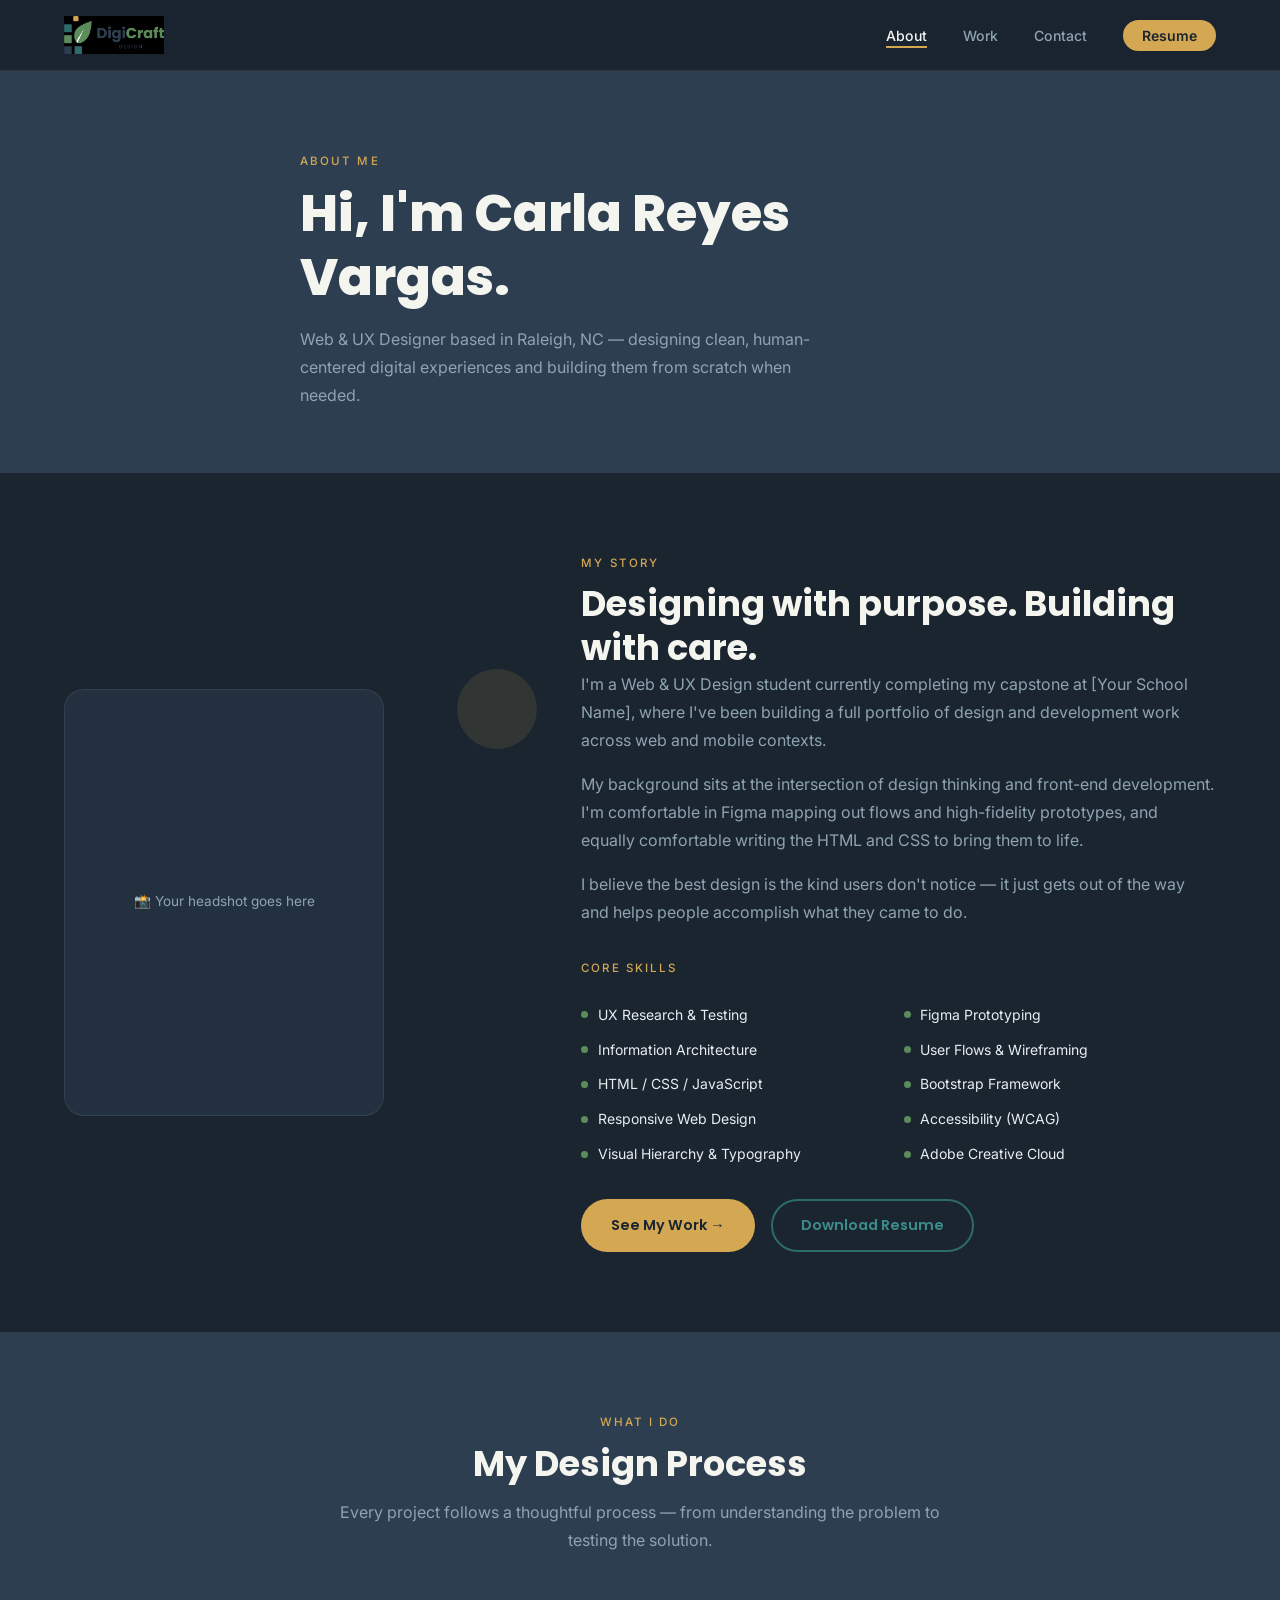
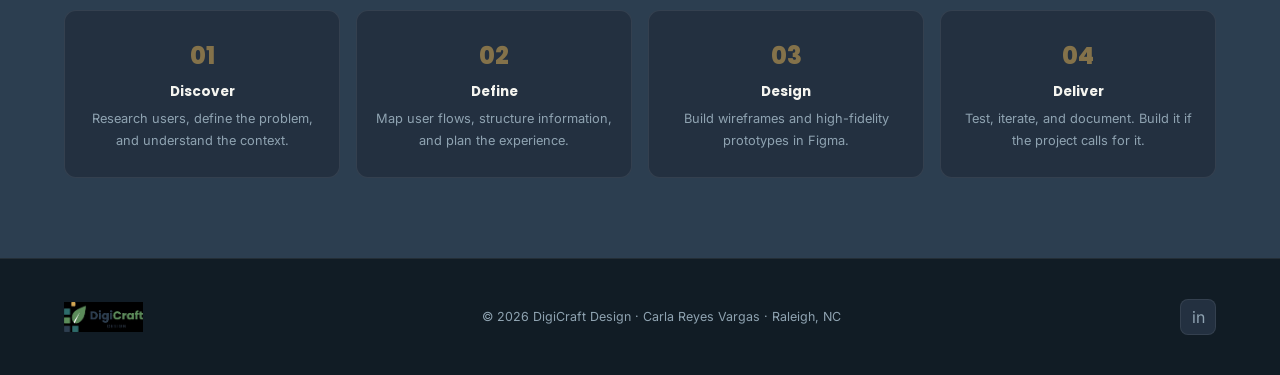
==== about.html @ f0877e65 "first commit" ====
<!DOCTYPE html>
<html lang="en">
<head>
  <meta charset="UTF-8" />
  <meta name="viewport" content="width=device-width, initial-scale=1.0" />
  <title>About – DigiCraft Design | Carla Reyes Vargas</title>
  <meta name="description" content="Learn about Carla Reyes Vargas — Web & UX Designer based in Raleigh, NC." />
  <link rel="stylesheet" href="css/style.css" />
</head>
<body>

  <nav>
    <div class="container nav-inner">
      <a href="index.html" class="nav-logo">
        <img src="img/logo.png" alt="DigiCraft Design Logo" />
      </a>
      <ul class="nav-links" id="navLinks">
        <li><a href="about.html" class="active">About</a></li>
        <li><a href="work.html">Work</a></li>
        <li><a href="contact.html">Contact</a></li>
        <li><a href="https://drive.google.com/your-resume-link" target="_blank" class="nav-resume">Resume</a></li>
      </ul>
      <button class="nav-toggle" id="navToggle" aria-label="Toggle navigation">
        <span></span><span></span><span></span>
      </button>
    </div>
  </nav>

  <!-- PAGE HERO -->
  <section class="page-hero">
    <div class="container page-hero-inner">
      <span class="section-label">About Me</span>
      <h1>Hi, I'm Carla Reyes Vargas.</h1>
      <p>Web & UX Designer based in Raleigh, NC — designing clean, human-centered digital experiences and building them from scratch when needed.</p>
    </div>
  </section>

  <!-- BIO SECTION -->
  <section style="background: var(--navy);">
    <div class="container about-inner">
      <div class="about-photo" style="position:relative;">
        <div class="about-photo-frame">
          <!-- Replace with your headshot -->
          <p class="ph">📸 Your headshot goes here</p>
        </div>
        <div class="about-accent"></div>
      </div>
      <div class="about-content">
        <span class="section-label">My Story</span>
        <h2>Designing with purpose. Building with care.</h2>
        <p>I'm a Web & UX Design student currently completing my capstone at [Your School Name], where I've been building a full portfolio of design and development work across web and mobile contexts.</p>
        <p>My background sits at the intersection of design thinking and front-end development. I'm comfortable in Figma mapping out flows and high-fidelity prototypes, and equally comfortable writing the HTML and CSS to bring them to life.</p>
        <p>I believe the best design is the kind users don't notice — it just gets out of the way and helps people accomplish what they came to do.</p>

        <div style="margin-top: 2rem;">
          <span class="section-label">Core Skills</span>
          <div class="skills-grid">
            <span class="skill-item">UX Research & Testing</span>
            <span class="skill-item">Figma Prototyping</span>
            <span class="skill-item">Information Architecture</span>
            <span class="skill-item">User Flows & Wireframing</span>
            <span class="skill-item">HTML / CSS / JavaScript</span>
            <span class="skill-item">Bootstrap Framework</span>
            <span class="skill-item">Responsive Web Design</span>
            <span class="skill-item">Accessibility (WCAG)</span>
            <span class="skill-item">Visual Hierarchy & Typography</span>
            <span class="skill-item">Adobe Creative Cloud</span>
          </div>
        </div>

        <div style="display:flex; gap:1rem; flex-wrap:wrap; margin-top:2rem;">
          <a href="work.html" class="btn btn-primary">See My Work →</a>
          <a href="https://drive.google.com/your-resume-link" target="_blank" class="btn btn-outline">Download Resume</a>
        </div>
      </div>
    </div>
  </section>

  <!-- WHAT I DO -->
  <section style="background: var(--navy-mid);">
    <div class="container">
      <div class="section-header">
        <span class="section-label">What I Do</span>
        <h2>My Design Process</h2>
        <p>Every project follows a thoughtful process — from understanding the problem to testing the solution.</p>
      </div>
      <div class="process-steps" style="grid-template-columns: repeat(4,1fr);">
        <div class="process-step">
          <span class="step-number">01</span>
          <h4>Discover</h4>
          <p style="font-size:0.8rem; margin-top:0.5rem;">Research users, define the problem, and understand the context.</p>
        </div>
        <div class="process-step">
          <span class="step-number">02</span>
          <h4>Define</h4>
          <p style="font-size:0.8rem; margin-top:0.5rem;">Map user flows, structure information, and plan the experience.</p>
        </div>
        <div class="process-step">
          <span class="step-number">03</span>
          <h4>Design</h4>
          <p style="font-size:0.8rem; margin-top:0.5rem;">Build wireframes and high-fidelity prototypes in Figma.</p>
        </div>
        <div class="process-step">
          <span class="step-number">04</span>
          <h4>Deliver</h4>
          <p style="font-size:0.8rem; margin-top:0.5rem;">Test, iterate, and document. Build it if the project calls for it.</p>
        </div>
      </div>
    </div>
  </section>

  <footer>
    <div class="container footer-inner">
      <a href="index.html" class="footer-logo"><img src="img/logo.png" alt="DigiCraft Design" /></a>
      <p class="footer-copy">© 2026 DigiCraft Design · Carla Reyes Vargas · Raleigh, NC</p>
      <div class="footer-socials">
        <a href="https://linkedin.com/in/your-profile" target="_blank" aria-label="LinkedIn">in</a>
      </div>
    </div>
  </footer>

  <script>
    document.getElementById('navToggle').addEventListener('click', function() {
      document.getElementById('navLinks').classList.toggle('open');
    });
  </script>
</body>
</html>
---- css/style.css ----
/* ============================================================
   DigiCraft Design – Dark Portfolio Stylesheet
   Fonts: Poppins (headings) | Inter (body)
   ============================================================ */

@import url('https://fonts.googleapis.com/css2?family=Poppins:wght@400;600;700;800&family=Inter:wght@300;400;500&display=swap');

:root {
  --gold:         #d4a853;
  --gold-light:   #e8c47a;
  --mint:         #d4e7d0;
  --offwhite:     #f5f5f0;
  --navy:         #1a2530;
  --navy-mid:     #2c3e50;
  --navy-card:    #233040;
  --teal:         #2e6b6b;
  --teal-light:   #3d8c8c;
  --green:        #5b8c5a;
  --green-light:  #6ea86d;
  --text-light:   #e8edf2;
  --text-muted:   #8fa3b1;
  --border:       rgba(255,255,255,0.08);
  --font-head: 'Poppins', sans-serif;
  --font-body: 'Inter', sans-serif;
  --radius:    12px;
  --radius-lg: 20px;
  --shadow:    0 4px 32px rgba(0,0,0,0.35);
  --shadow-hover: 0 12px 48px rgba(0,0,0,0.5);
  --transition: 0.28s ease;
}

*, *::before, *::after { box-sizing: border-box; margin: 0; padding: 0; }
html { scroll-behavior: smooth; }
body { font-family: var(--font-body); font-size: 16px; line-height: 1.75; color: var(--text-light); background-color: var(--navy); }
img { max-width: 100%; display: block; }
a   { text-decoration: none; color: inherit; }
ul  { list-style: none; }

h1,h2,h3,h4 { font-family: var(--font-head); line-height: 1.25; color: var(--offwhite); }
h1 { font-size: clamp(2rem, 5vw, 3.2rem); font-weight: 800; }
h2 { font-size: clamp(1.5rem, 3vw, 2.2rem); font-weight: 700; }
h3 { font-size: 1.15rem; font-weight: 600; }
p  { color: var(--text-muted); max-width: 65ch; }

.section-label {
  font-family: var(--font-body);
  font-size: 0.72rem;
  font-weight: 500;
  letter-spacing: 0.18em;
  text-transform: uppercase;
  color: var(--gold);
  margin-bottom: 0.6rem;
  display: block;
}

.container { width: 90%; max-width: 1200px; margin: 0 auto; }
section { padding: 5rem 0; }

/* Buttons */
.btn {
  display: inline-flex; align-items: center; gap: 0.5rem;
  padding: 0.75rem 1.75rem; border-radius: 50px;
  font-family: var(--font-head); font-size: 0.9rem; font-weight: 600;
  cursor: pointer; transition: all var(--transition); border: 2px solid transparent;
}
.btn-primary { background: var(--gold); color: var(--navy); }
.btn-primary:hover { background: var(--gold-light); transform: translateY(-2px); box-shadow: 0 8px 24px rgba(212,168,83,0.35); }
.btn-outline { background: transparent; border-color: var(--teal); color: var(--teal-light); }
.btn-outline:hover { background: var(--teal); color: var(--offwhite); transform: translateY(-2px); }
.btn-ghost { background: transparent; border-color: var(--border); color: var(--text-muted); }
.btn-ghost:hover { border-color: var(--gold); color: var(--gold); }

/* NAV */
nav {
  position: sticky; top: 0; z-index: 100;
  background: rgba(26,37,48,0.94);
  backdrop-filter: blur(16px);
  border-bottom: 1px solid var(--border);
}
.nav-inner { display: flex; align-items: center; justify-content: space-between; padding: 1rem 0; }
.nav-logo { display: flex; align-items: center; gap: 0.6rem; }
.nav-logo img { height: 38px; width: auto; }
.nav-links { display: flex; align-items: center; gap: 2.25rem; }
.nav-links a { font-size: 0.88rem; font-weight: 500; color: var(--text-muted); transition: color var(--transition); position: relative; }
.nav-links a::after { content:''; position:absolute; bottom:-4px; left:0; width:0; height:2px; background:var(--gold); transition:width var(--transition); }
.nav-links a:hover, .nav-links a.active { color: var(--offwhite); }
.nav-links a:hover::after, .nav-links a.active::after { width: 100%; }
.nav-resume { background: var(--gold) !important; color: var(--navy) !important; padding: 0.45rem 1.2rem; border-radius: 50px; font-weight: 600 !important; }
.nav-resume:hover { background: var(--gold-light) !important; }
.nav-resume::after { display: none !important; }

.nav-toggle { display: none; flex-direction: column; gap: 5px; cursor: pointer; background: none; border: none; padding: 4px; }
.nav-toggle span { display: block; width: 24px; height: 2px; background: var(--text-light); border-radius: 2px; transition: all var(--transition); }

/* HERO */
.hero { min-height: calc(100vh - 70px); display: flex; align-items: center; padding: 5rem 0; position: relative; overflow: hidden; }
.hero::before { content:''; position:absolute; top:-200px; right:-200px; width:600px; height:600px; background:radial-gradient(circle,rgba(46,107,107,0.15) 0%,transparent 70%); pointer-events:none; }
.hero::after  { content:''; position:absolute; bottom:-150px; left:-150px; width:500px; height:500px; background:radial-gradient(circle,rgba(212,168,83,0.08) 0%,transparent 70%); pointer-events:none; }
.hero-inner { display: grid; grid-template-columns: 1fr 1fr; gap: 4rem; align-items: center; }
.hero-text h1 { margin-bottom: 1.25rem; }
.hero-text h1 span { color: var(--gold); }
.hero-text p  { font-size: 1.05rem; margin-bottom: 2rem; max-width: 48ch; }
.hero-cta { display: flex; gap: 1rem; flex-wrap: wrap; }

.hero-image-frame {
  width: 100%; aspect-ratio: 4/3;
  background: var(--navy-card); border-radius: var(--radius-lg);
  border: 1px solid var(--border);
  display: flex; align-items: center; justify-content: center; overflow: hidden;
  position: relative;
}
.hero-image-frame img { width:100%; height:100%; object-fit:cover; }
.hero-image-frame .ph { color:var(--text-muted); font-size:0.85rem; text-align:center; padding:2rem; }
.hero-badge {
  position: absolute; bottom: -16px; left: -16px;
  background: var(--gold); color: var(--navy);
  padding: 0.7rem 1.2rem; border-radius: var(--radius);
  font-family: var(--font-head); font-size: 0.78rem; font-weight: 700;
  box-shadow: var(--shadow);
}

/* INTRO BAND */
.intro-band { background: var(--teal); padding: 3.5rem 0; }
.intro-band-inner { text-align: center; }
.intro-band h2 { color: var(--offwhite); margin-bottom: 0.75rem; }
.intro-band p  { color: rgba(245,245,240,0.8); margin: 0 auto 1.5rem; max-width: 55ch; }

/* WORK GRID */
.work { background: var(--navy); }
.section-header { text-align: center; margin-bottom: 3.5rem; }
.section-header p { margin: 0.75rem auto 0; }

.projects-grid { display: grid; grid-template-columns: repeat(2,1fr); gap: 1.75rem; }

.project-card {
  background: var(--navy-card); border: 1px solid var(--border);
  border-radius: var(--radius-lg); overflow: hidden;
  transition: all var(--transition); cursor: pointer;
  display: flex; flex-direction: column;
}
.project-card:hover { transform: translateY(-6px); box-shadow: var(--shadow-hover); border-color: rgba(212,168,83,0.25); }
.project-card-image { aspect-ratio: 16/9; background: var(--navy-mid); overflow: hidden; position: relative; }
.project-card-image img { width:100%; height:100%; object-fit:cover; transition: transform 0.4s ease; }
.project-card:hover .project-card-image img { transform: scale(1.04); }
.img-placeholder { position:absolute; inset:0; display:flex; flex-direction:column; align-items:center; justify-content:center; gap:0.5rem; color:var(--text-muted); font-size:0.8rem; }

.project-card-body { padding: 1.5rem; flex: 1; display: flex; flex-direction: column; }
.project-tag { display:inline-block; padding:0.25rem 0.75rem; border-radius:50px; font-size:0.7rem; font-weight:600; letter-spacing:0.08em; text-transform:uppercase; margin-bottom:0.75rem; }
.tag-figma { background:rgba(91,140,90,0.2); color:var(--green-light); }
.tag-code  { background:rgba(46,107,107,0.2); color:var(--teal-light); }
.tag-ux    { background:rgba(212,168,83,0.15); color:var(--gold); }

.project-card-body h3 { color:var(--offwhite); margin-bottom:0.5rem; }
.project-card-body p  { font-size:0.88rem; flex:1; }

.project-card-footer { display:flex; align-items:center; justify-content:space-between; margin-top:1.25rem; padding-top:1rem; border-top:1px solid var(--border); }
.project-tools { display:flex; gap:0.5rem; flex-wrap:wrap; }
.tool-chip { font-size:0.68rem; color:var(--text-muted); background:rgba(255,255,255,0.05); padding:0.2rem 0.6rem; border-radius:4px; }
.arrow-link { color:var(--gold); font-size:1.2rem; transition:transform var(--transition); display:inline-block; }
.project-card:hover .arrow-link { transform: translateX(4px); }

/* ABOUT (homepage strip) */
.about-strip { background: var(--navy-mid); }
.about-inner { display:grid; grid-template-columns:1fr 1.4fr; gap:4rem; align-items:center; }
.about-photo-frame { width:100%; aspect-ratio:3/4; max-width:320px; border-radius:var(--radius-lg); overflow:hidden; border:1px solid var(--border); background:var(--navy-card); display:flex; align-items:center; justify-content:center; position:relative; }
.about-photo-frame img { width:100%; height:100%; object-fit:cover; }
.about-photo-frame .ph { color:var(--text-muted); font-size:0.85rem; text-align:center; padding:1.5rem; }
.about-accent { position:absolute; top:-20px; right:-20px; width:80px; height:80px; background:var(--gold); border-radius:50%; opacity:0.12; }
.about-content p { margin-bottom:1rem; }
.skills-grid { display:grid; grid-template-columns:1fr 1fr; gap:0.65rem; margin:1.5rem 0; }
.skill-item { display:flex; align-items:center; gap:0.6rem; font-size:0.875rem; color:var(--text-light); }
.skill-item::before { content:''; width:7px; height:7px; border-radius:50%; background:var(--green); flex-shrink:0; }

/* CONTACT */
.contact { background: var(--navy); }
.contact-inner { display:grid; grid-template-columns:1fr 1.2fr; gap:4rem; align-items:start; }
.contact-info h2 { margin-bottom:1rem; }
.contact-info p  { margin-bottom:2rem; }
.contact-links { display:flex; flex-direction:column; gap:1rem; }
.contact-link-item { display:flex; align-items:center; gap:0.85rem; color:var(--text-muted); transition:color var(--transition); font-size:0.95rem; }
.contact-link-item:hover { color: var(--gold); }
.contact-link-icon { width:40px; height:40px; border-radius:10px; background:var(--navy-card); border:1px solid var(--border); display:flex; align-items:center; justify-content:center; font-size:1.1rem; flex-shrink:0; transition:all var(--transition); }
.contact-link-item:hover .contact-link-icon { background:var(--gold); border-color:var(--gold); color:var(--navy); }
.contact-form { background:var(--navy-card); border:1px solid var(--border); border-radius:var(--radius-lg); padding:2.5rem; }
.form-group { margin-bottom:1.25rem; }
.form-group label { display:block; font-size:0.75rem; font-weight:500; letter-spacing:0.05em; text-transform:uppercase; color:var(--text-muted); margin-bottom:0.5rem; }
.form-group input, .form-group textarea { width:100%; background:rgba(255,255,255,0.04); border:1px solid var(--border); border-radius:var(--radius); padding:0.85rem 1rem; font-family:var(--font-body); font-size:0.95rem; color:var(--text-light); transition:border-color var(--transition); outline:none; }
.form-group input:focus, .form-group textarea:focus { border-color:var(--teal); background:rgba(46,107,107,0.08); }
.form-group textarea { resize:vertical; min-height:130px; }

/* FOOTER */
footer { background:#111c25; border-top:1px solid var(--border); padding:2.5rem 0; }
.footer-inner { display:flex; align-items:center; justify-content:space-between; flex-wrap:wrap; gap:1rem; }
.footer-logo img { height:30px; }
.footer-copy { font-size:0.78rem; color:var(--text-muted); }
.footer-socials { display:flex; gap:0.75rem; }
.footer-socials a { width:36px; height:36px; border-radius:8px; background:var(--navy-card); border:1px solid var(--border); display:flex; align-items:center; justify-content:center; font-size:1rem; color:var(--text-muted); transition:all var(--transition); }
.footer-socials a:hover { background:var(--teal); color:var(--offwhite); border-color:var(--teal); }

/* PROJECT DETAIL */
.project-hero { background:var(--navy-mid); padding:4rem 0 3rem; border-bottom:1px solid var(--border); }
.project-hero-inner { display:grid; grid-template-columns:1.4fr 1fr; gap:4rem; align-items:center; }
.back-link { display:inline-flex; align-items:center; gap:0.5rem; color:var(--text-muted); font-size:0.85rem; margin-bottom:1.5rem; transition:color var(--transition); }
.back-link:hover { color:var(--gold); }
.project-meta { display:flex; flex-direction:column; gap:0.5rem; margin-top:1.25rem; }
.meta-row { display:flex; gap:0.6rem; align-items:center; font-size:0.875rem; color:var(--text-muted); }
.meta-label { font-weight:600; color:var(--text-light); min-width:80px; }
.project-hero-img { border-radius:var(--radius-lg); overflow:hidden; border:1px solid var(--border); aspect-ratio:4/3; background:var(--navy-card); display:flex; align-items:center; justify-content:center; color:var(--text-muted); font-size:0.85rem; }
.project-hero-img img { width:100%; height:100%; object-fit:cover; }
.project-cta-row { display:flex; gap:1rem; margin-top:2rem; flex-wrap:wrap; }

.process-section { background:var(--navy); }
.process-steps { display:grid; grid-template-columns:repeat(5,1fr); gap:1rem; margin-top:2.5rem; }
.process-step { background:var(--navy-card); border:1px solid var(--border); border-radius:var(--radius); padding:1.5rem 1rem; text-align:center; transition:all var(--transition); }
.process-step:hover { border-color:var(--gold); transform:translateY(-4px); }
.step-number { font-family:var(--font-head); font-size:1.5rem; font-weight:800; color:var(--gold); opacity:0.55; display:block; margin-bottom:0.4rem; }
.process-step h4 { font-size:0.85rem; color:var(--offwhite); }

.screenshots-section { background:var(--navy-mid); }
.screenshots-grid { display:grid; grid-template-columns:repeat(3,1fr); gap:1.25rem; margin-top:2.5rem; }
.screenshot-item { aspect-ratio:4/3; background:var(--navy-card); border-radius:var(--radius); border:1px solid var(--border); overflow:hidden; display:flex; align-items:center; justify-content:center; color:var(--text-muted); font-size:0.8rem; }
.screenshot-item img { width:100%; height:100%; object-fit:cover; }

.prototype-section { background:var(--navy); }
.prototype-embed { width:100%; aspect-ratio:16/9; border-radius:var(--radius-lg); border:1px solid var(--border); overflow:hidden; background:var(--navy-card); margin-top:2rem; display:flex; align-items:center; justify-content:center; color:var(--text-muted); font-size:0.9rem; flex-direction:column; gap:0.75rem; }
.prototype-embed iframe { width:100%; height:100%; border:none; }

/* PAGE HERO (About/Contact pages) */
.page-hero { background:var(--navy-mid); padding:5rem 0 4rem; }
.page-hero-inner { max-width: 680px; }
.page-hero p { margin-top:1rem; max-width:55ch; }

/* RESPONSIVE */
@media (max-width:900px) {
  .hero-inner, .about-inner, .contact-inner, .project-hero-inner { grid-template-columns:1fr; gap:2.5rem; }
  .projects-grid { grid-template-columns:1fr; }
  .process-steps { grid-template-columns:repeat(3,1fr); }
  .screenshots-grid { grid-template-columns:repeat(2,1fr); }
}
@media (max-width:640px) {
  .nav-links { display:none; flex-direction:column; position:absolute; top:65px; left:0; right:0; background:var(--navy); padding:1.5rem; border-bottom:1px solid var(--border); gap:1.25rem; z-index:99; }
  .nav-links.open { display:flex; }
  .nav-toggle { display:flex; }
  nav { position:relative; }
  .process-steps { grid-template-columns:repeat(2,1fr); }
  .screenshots-grid { grid-template-columns:1fr; }
  .skills-grid { grid-template-columns:1fr; }
  .footer-inner { flex-direction:column; text-align:center; }
  section { padding:3.5rem 0; }
}
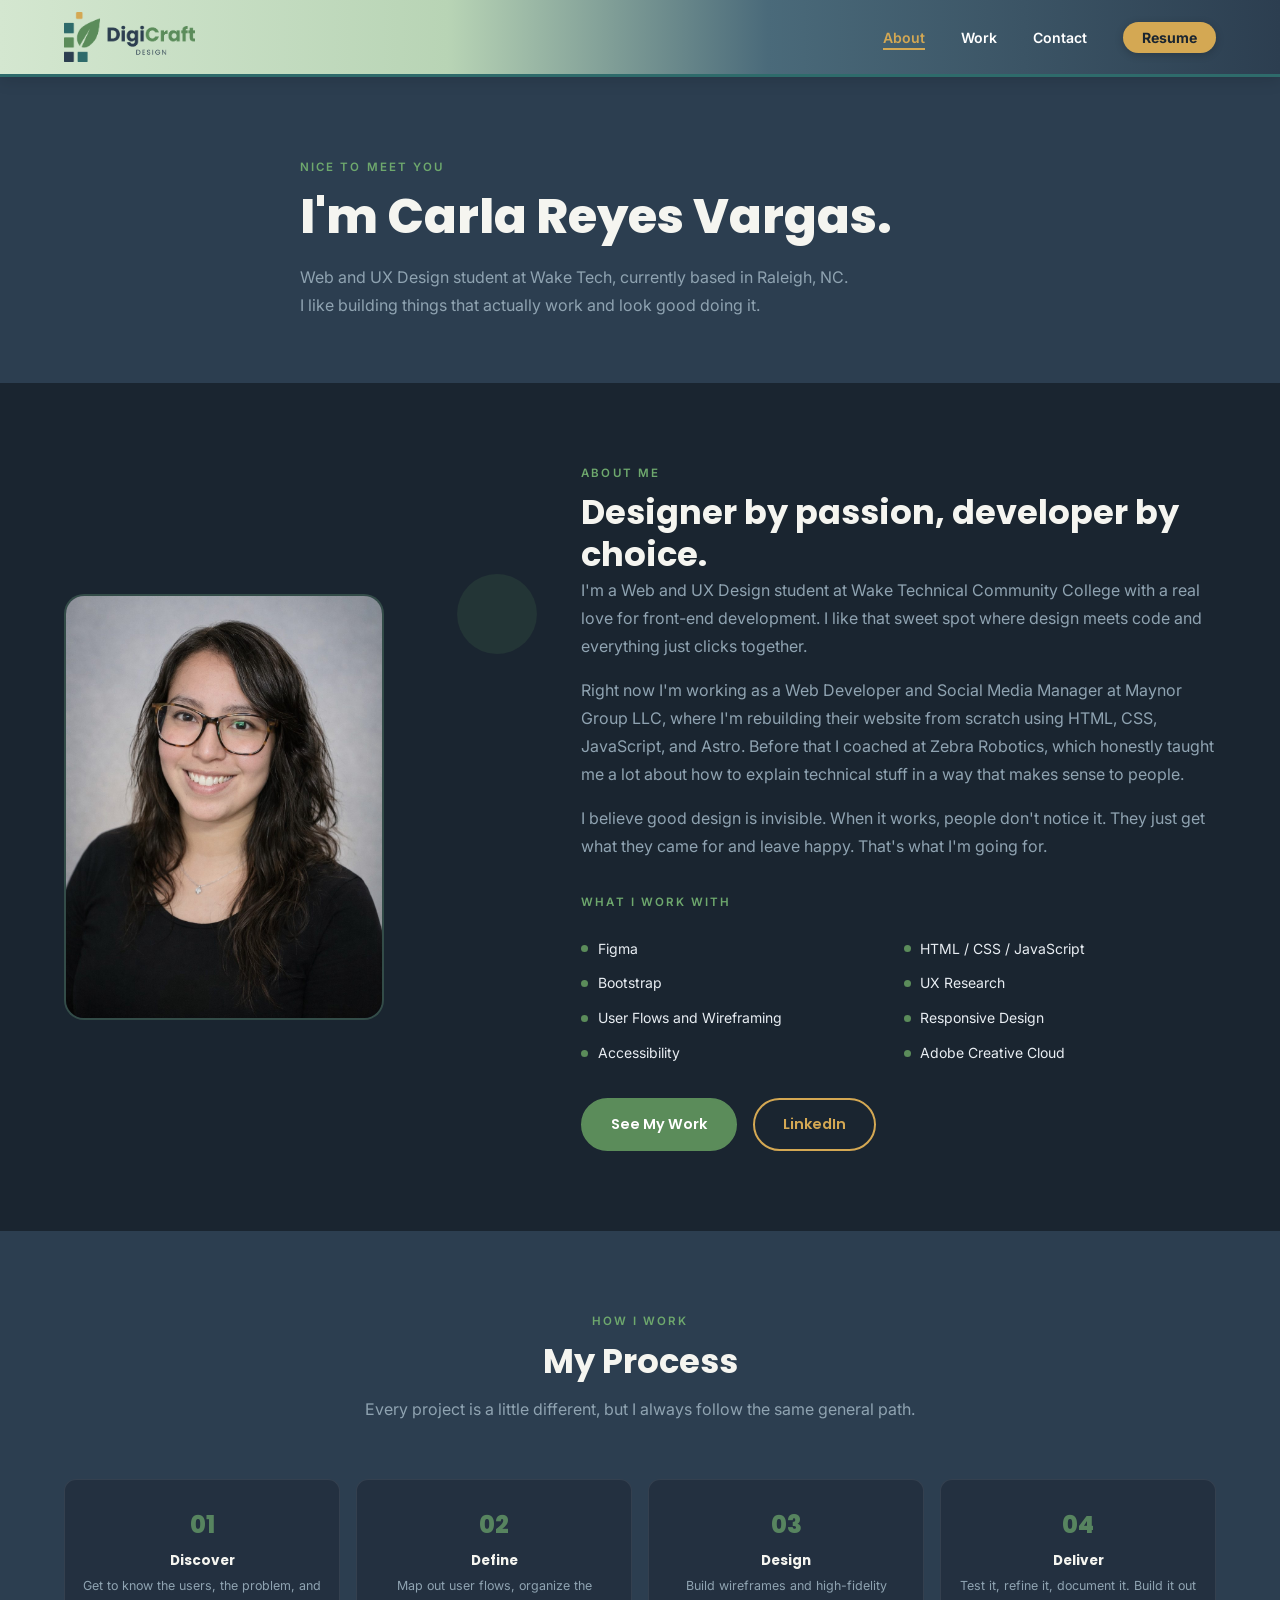
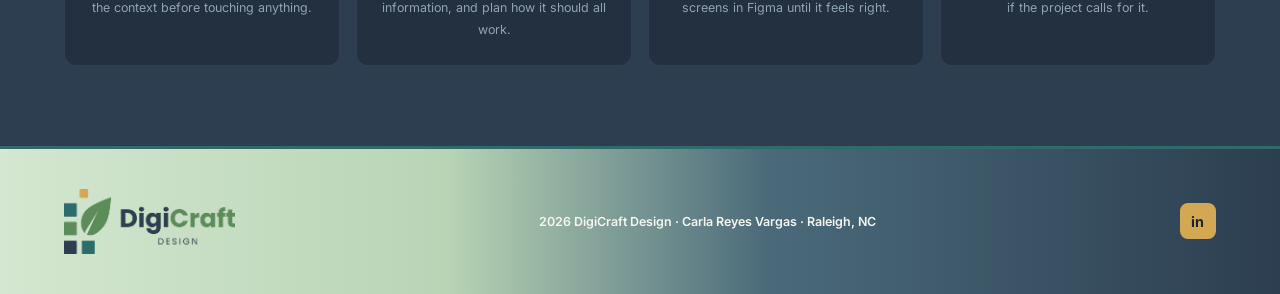
==== commit a330ba91: "add images, and more" ====
--- a/about.html
+++ b/about.html
@@ -3,8 +3,8 @@
 <head>
   <meta charset="UTF-8" />
   <meta name="viewport" content="width=device-width, initial-scale=1.0" />
-  <title>About – DigiCraft Design | Carla Reyes Vargas</title>
-  <meta name="description" content="Learn about Carla Reyes Vargas — Web & UX Designer based in Raleigh, NC." />
+  <title>About | DigiCraft Design</title>
+  <meta name="description" content="A little bit about Carla Reyes Vargas, Web and UX Designer based in Raleigh, NC." />
   <link rel="stylesheet" href="css/style.css" />
 </head>
 <body>
@@ -12,13 +12,13 @@
   <nav>
     <div class="container nav-inner">
       <a href="index.html" class="nav-logo">
-        <img src="img/logo.png" alt="DigiCraft Design Logo" />
+        <img src="img/logo.png" alt="DigiCraft Design" />
       </a>
       <ul class="nav-links" id="navLinks">
         <li><a href="about.html" class="active">About</a></li>
         <li><a href="work.html">Work</a></li>
         <li><a href="contact.html">Contact</a></li>
-        <li><a href="https://drive.google.com/your-resume-link" target="_blank" class="nav-resume">Resume</a></li>
+        <li><a href="https://www.linkedin.com/in/carla-reyes-vargas/" target="_blank" class="nav-resume">Resume</a></li>
       </ul>
       <button class="nav-toggle" id="navToggle" aria-label="Toggle navigation">
         <span></span><span></span><span></span>
@@ -26,103 +26,92 @@
     </div>
   </nav>
 
-  <!-- PAGE HERO -->
   <section class="page-hero">
     <div class="container page-hero-inner">
-      <span class="section-label">About Me</span>
-      <h1>Hi, I'm Carla Reyes Vargas.</h1>
-      <p>Web & UX Designer based in Raleigh, NC — designing clean, human-centered digital experiences and building them from scratch when needed.</p>
+      <span class="section-label">Nice to meet you</span>
+      <h1>I'm Carla Reyes Vargas.</h1>
+      <p>Web and UX Design student at Wake Tech, currently based in Raleigh, NC. I like building things that actually work and look good doing it.</p>
     </div>
   </section>
 
-  <!-- BIO SECTION -->
-  <section style="background: var(--navy);">
+  <section class="about-section">
     <div class="container about-inner">
-      <div class="about-photo" style="position:relative;">
-        <div class="about-photo-frame">
-          <!-- Replace with your headshot -->
-          <p class="ph">📸 Your headshot goes here</p>
+      <div class="about-photo">
+                <div class="about-photo-frame">
+          <img src="img/about-photo.jpg" alt="Carla Reyes Vargas"
+             />
+          
         </div>
         <div class="about-accent"></div>
       </div>
       <div class="about-content">
-        <span class="section-label">My Story</span>
-        <h2>Designing with purpose. Building with care.</h2>
-        <p>I'm a Web & UX Design student currently completing my capstone at [Your School Name], where I've been building a full portfolio of design and development work across web and mobile contexts.</p>
-        <p>My background sits at the intersection of design thinking and front-end development. I'm comfortable in Figma mapping out flows and high-fidelity prototypes, and equally comfortable writing the HTML and CSS to bring them to life.</p>
-        <p>I believe the best design is the kind users don't notice — it just gets out of the way and helps people accomplish what they came to do.</p>
+        <span class="section-label">About Me</span>
+        <h2>Designer by passion, developer by choice.</h2>
+        <p>I'm a Web and UX Design student at Wake Technical Community College with a real love for front-end development. I like that sweet spot where design meets code and everything just clicks together.</p>
+        <p>Right now I'm working as a Web Developer and Social Media Manager at Maynor Group LLC, where I'm rebuilding their website from scratch using HTML, CSS, JavaScript, and Astro. Before that I coached at Zebra Robotics, which honestly taught me a lot about how to explain technical stuff in a way that makes sense to people.</p>
+        <p>I believe good design is invisible. When it works, people don't notice it. They just get what they came for and leave happy. That's what I'm going for.</p>
 
         <div style="margin-top: 2rem;">
-          <span class="section-label">Core Skills</span>
+          <span class="section-label">What I Work With</span>
           <div class="skills-grid">
-            <span class="skill-item">UX Research & Testing</span>
-            <span class="skill-item">Figma Prototyping</span>
-            <span class="skill-item">Information Architecture</span>
-            <span class="skill-item">User Flows & Wireframing</span>
+            <span class="skill-item">Figma</span>
             <span class="skill-item">HTML / CSS / JavaScript</span>
-            <span class="skill-item">Bootstrap Framework</span>
-            <span class="skill-item">Responsive Web Design</span>
-            <span class="skill-item">Accessibility (WCAG)</span>
-            <span class="skill-item">Visual Hierarchy & Typography</span>
+            <span class="skill-item">Bootstrap</span>
+            <span class="skill-item">UX Research</span>
+            <span class="skill-item">User Flows and Wireframing</span>
+            <span class="skill-item">Responsive Design</span>
+            <span class="skill-item">Accessibility</span>
             <span class="skill-item">Adobe Creative Cloud</span>
           </div>
         </div>
 
         <div style="display:flex; gap:1rem; flex-wrap:wrap; margin-top:2rem;">
-          <a href="work.html" class="btn btn-primary">See My Work →</a>
-          <a href="https://drive.google.com/your-resume-link" target="_blank" class="btn btn-outline">Download Resume</a>
+          <a href="work.html" class="btn btn-primary">See My Work</a>
+          <a href="https://www.linkedin.com/in/carla-reyes-vargas/" target="_blank" class="btn btn-outline">LinkedIn</a>
         </div>
       </div>
     </div>
   </section>
 
-  <!-- WHAT I DO -->
   <section style="background: var(--navy-mid);">
     <div class="container">
       <div class="section-header">
-        <span class="section-label">What I Do</span>
-        <h2>My Design Process</h2>
-        <p>Every project follows a thoughtful process — from understanding the problem to testing the solution.</p>
+        <span class="section-label">How I Work</span>
+        <h2>My Process</h2>
+        <p>Every project is a little different, but I always follow the same general path.</p>
       </div>
       <div class="process-steps" style="grid-template-columns: repeat(4,1fr);">
         <div class="process-step">
           <span class="step-number">01</span>
           <h4>Discover</h4>
-          <p style="font-size:0.8rem; margin-top:0.5rem;">Research users, define the problem, and understand the context.</p>
+          <p>Get to know the users, the problem, and the context before touching anything.</p>
         </div>
         <div class="process-step">
           <span class="step-number">02</span>
           <h4>Define</h4>
-          <p style="font-size:0.8rem; margin-top:0.5rem;">Map user flows, structure information, and plan the experience.</p>
+          <p>Map out user flows, organize the information, and plan how it should all work.</p>
         </div>
         <div class="process-step">
           <span class="step-number">03</span>
           <h4>Design</h4>
-          <p style="font-size:0.8rem; margin-top:0.5rem;">Build wireframes and high-fidelity prototypes in Figma.</p>
+          <p>Build wireframes and high-fidelity screens in Figma until it feels right.</p>
         </div>
         <div class="process-step">
           <span class="step-number">04</span>
           <h4>Deliver</h4>
-          <p style="font-size:0.8rem; margin-top:0.5rem;">Test, iterate, and document. Build it if the project calls for it.</p>
+          <p>Test it, refine it, document it. Build it out if the project calls for it.</p>
         </div>
       </div>
     </div>
   </section>
 
   <footer>
-    <div class="container footer-inner">
-      <a href="index.html" class="footer-logo"><img src="img/logo.png" alt="DigiCraft Design" /></a>
-      <p class="footer-copy">© 2026 DigiCraft Design · Carla Reyes Vargas · Raleigh, NC</p>
-      <div class="footer-socials">
-        <a href="https://linkedin.com/in/your-profile" target="_blank" aria-label="LinkedIn">in</a>
-      </div>
-    </div>
-  </footer>
-
-  <script>
-    document.getElementById('navToggle').addEventListener('click', function() {
-      document.getElementById('navLinks').classList.toggle('open');
-    });
-  </script>
+  <div class="container footer-inner">
+    <a href="index.html" class="footer-logo"><img src="img/logo.png" alt="DigiCraft Design" style="height:65px;" /></a>
+    <p class="footer-copy"><span class="brand">2026 DigiCraft Design</span> <span class="name">&middot; Carla Reyes Vargas &middot; Raleigh, NC</span></p>
+    <div class="footer-socials"><a href="https://www.linkedin.com/in/carla-reyes-vargas/" target="_blank" aria-label="LinkedIn">in</a></div>
+  </div>
+</footer>
+  <script>document.getElementById('navToggle').addEventListener('click',function(){document.getElementById('navLinks').classList.toggle('open');});</script>
 </body>
 </html>
--- a/css/style.css
+++ b/css/style.css
@@ -1,22 +1,18 @@
-/* ============================================================
-   DigiCraft Design – Dark Portfolio Stylesheet
-   Fonts: Poppins (headings) | Inter (body)
-   ============================================================ */
-
 @import url('https://fonts.googleapis.com/css2?family=Poppins:wght@400;600;700;800&family=Inter:wght@300;400;500&display=swap');
 
 :root {
+  --green:        #5b8c5a;
+  --green-dark:   #4a7349;
+  --green-light:  #6ea86d;
+  --teal:         #2e6b6b;
+  --teal-mid:     #3d8c8c;
+  --mint:         #d4e7d0;
   --gold:         #d4a853;
   --gold-light:   #e8c47a;
-  --mint:         #d4e7d0;
-  --offwhite:     #f5f5f0;
   --navy:         #1a2530;
   --navy-mid:     #2c3e50;
   --navy-card:    #233040;
-  --teal:         #2e6b6b;
-  --teal-light:   #3d8c8c;
-  --green:        #5b8c5a;
-  --green-light:  #6ea86d;
+  --offwhite:     #f5f5f0;
   --text-light:   #e8edf2;
   --text-muted:   #8fa3b1;
   --border:       rgba(255,255,255,0.08);
@@ -33,112 +29,102 @@
 html { scroll-behavior: smooth; }
 body { font-family: var(--font-body); font-size: 16px; line-height: 1.75; color: var(--text-light); background-color: var(--navy); }
 img { max-width: 100%; display: block; }
-a   { text-decoration: none; color: inherit; }
-ul  { list-style: none; }
+a { text-decoration: none; color: inherit; }
+ul { list-style: none; }
 
 h1,h2,h3,h4 { font-family: var(--font-head); line-height: 1.25; color: var(--offwhite); }
-h1 { font-size: clamp(2rem, 5vw, 3.2rem); font-weight: 800; }
-h2 { font-size: clamp(1.5rem, 3vw, 2.2rem); font-weight: 700; }
-h3 { font-size: 1.15rem; font-weight: 600; }
+h1 { font-size: clamp(1.8rem, 4.5vw, 3rem); font-weight: 800; }
+h2 { font-size: clamp(1.4rem, 3vw, 2.1rem); font-weight: 700; }
+h3 { font-size: 1.1rem; font-weight: 600; }
 p  { color: var(--text-muted); max-width: 65ch; }
 
 .section-label {
-  font-family: var(--font-body);
-  font-size: 0.72rem;
-  font-weight: 500;
-  letter-spacing: 0.18em;
-  text-transform: uppercase;
-  color: var(--gold);
-  margin-bottom: 0.6rem;
-  display: block;
+  font-size: 0.72rem; font-weight: 600; letter-spacing: 0.18em;
+  text-transform: uppercase; color: var(--green-light);
+  margin-bottom: 0.6rem; display: block;
 }
 
 .container { width: 90%; max-width: 1200px; margin: 0 auto; }
 section { padding: 5rem 0; }
 
-/* Buttons */
+/* BUTTONS — green = primary, gold = secondary/accent */
 .btn {
   display: inline-flex; align-items: center; gap: 0.5rem;
   padding: 0.75rem 1.75rem; border-radius: 50px;
   font-family: var(--font-head); font-size: 0.9rem; font-weight: 600;
   cursor: pointer; transition: all var(--transition); border: 2px solid transparent;
 }
-.btn-primary { background: var(--gold); color: var(--navy); }
-.btn-primary:hover { background: var(--gold-light); transform: translateY(-2px); box-shadow: 0 8px 24px rgba(212,168,83,0.35); }
-.btn-outline { background: transparent; border-color: var(--teal); color: var(--teal-light); }
-.btn-outline:hover { background: var(--teal); color: var(--offwhite); transform: translateY(-2px); }
-.btn-ghost { background: transparent; border-color: var(--border); color: var(--text-muted); }
-.btn-ghost:hover { border-color: var(--gold); color: var(--gold); }
-
-/* NAV */
+.btn-primary { background: var(--green); color: #fff; border-color: var(--green); }
+.btn-primary:hover { background: var(--green-dark); border-color: var(--green-dark); transform: translateY(-2px); box-shadow: 0 8px 24px rgba(91,140,90,0.4); }
+.btn-outline { background: transparent; border-color: var(--gold); color: var(--gold); }
+.btn-outline:hover { background: var(--gold); color: var(--navy); transform: translateY(-2px); }
+.btn-ghost { background: transparent; border-color: var(--gold); color: var(--gold); }
+.btn-ghost:hover { background: var(--gold); color: var(--navy); }
+
+/* NAV — gradient: mint left → teal right */
 nav {
   position: sticky; top: 0; z-index: 100;
-  background: rgba(26,37,48,0.94);
-  backdrop-filter: blur(16px);
-  border-bottom: 1px solid var(--border);
-}
-.nav-inner { display: flex; align-items: center; justify-content: space-between; padding: 1rem 0; }
-.nav-logo { display: flex; align-items: center; gap: 0.6rem; }
-.nav-logo img { height: 38px; width: auto; }
+  background: linear-gradient(to right, #d4e7d0 0%, #b8d4b5 35%, #4a6a7a 60%, #2c3e50 100%);
+  border-bottom: 3px solid #2e6b6b;
+  box-shadow: 0 2px 16px rgba(0,0,0,0.15);
+}
+.nav-inner { display: flex; align-items: center; justify-content: space-between; padding: 0.75rem 0; }
+.nav-logo { display: flex; align-items: center; }
+.nav-logo img { height: 50px; width: auto; }
+
 .nav-links { display: flex; align-items: center; gap: 2.25rem; }
-.nav-links a { font-size: 0.88rem; font-weight: 500; color: var(--text-muted); transition: color var(--transition); position: relative; }
+.nav-links a {
+  font-size: 0.88rem; font-weight: 600;
+  color: #fff;
+  transition: color var(--transition); position: relative;
+  text-shadow: none;
+}
 .nav-links a::after { content:''; position:absolute; bottom:-4px; left:0; width:0; height:2px; background:var(--gold); transition:width var(--transition); }
-.nav-links a:hover, .nav-links a.active { color: var(--offwhite); }
+.nav-links a:hover { color: var(--gold) !important; }
 .nav-links a:hover::after, .nav-links a.active::after { width: 100%; }
-.nav-resume { background: var(--gold) !important; color: var(--navy) !important; padding: 0.45rem 1.2rem; border-radius: 50px; font-weight: 600 !important; }
-.nav-resume:hover { background: var(--gold-light) !important; }
+.nav-links a.active { color: var(--gold) !important; }
+
+.nav-resume { background: var(--gold) !important; color: var(--navy) !important; padding: 0.45rem 1.2rem; border-radius: 50px; font-weight: 700 !important; box-shadow: 0 2px 8px rgba(0,0,0,0.2); }
+.nav-resume:hover { background: #fff !important; color: var(--navy) !important; transform: translateY(-1px); box-shadow: 0 4px 12px rgba(0,0,0,0.25); }
 .nav-resume::after { display: none !important; }
 
 .nav-toggle { display: none; flex-direction: column; gap: 5px; cursor: pointer; background: none; border: none; padding: 4px; }
-.nav-toggle span { display: block; width: 24px; height: 2px; background: var(--text-light); border-radius: 2px; transition: all var(--transition); }
+.nav-toggle span { display: block; width: 24px; height: 2px; background: var(--navy); border-radius: 2px; }
 
 /* HERO */
-.hero { min-height: calc(100vh - 70px); display: flex; align-items: center; padding: 5rem 0; position: relative; overflow: hidden; }
-.hero::before { content:''; position:absolute; top:-200px; right:-200px; width:600px; height:600px; background:radial-gradient(circle,rgba(46,107,107,0.15) 0%,transparent 70%); pointer-events:none; }
-.hero::after  { content:''; position:absolute; bottom:-150px; left:-150px; width:500px; height:500px; background:radial-gradient(circle,rgba(212,168,83,0.08) 0%,transparent 70%); pointer-events:none; }
+.hero { min-height: 75vh; display: flex; align-items: center; padding: 3.5rem 0; position: relative; overflow: hidden; }
+.hero::before { content:''; position:absolute; top:-200px; right:-200px; width:600px; height:600px; background:radial-gradient(circle,rgba(91,140,90,0.12) 0%,transparent 70%); pointer-events:none; }
+.hero::after  { content:''; position:absolute; bottom:-150px; left:-150px; width:500px; height:500px; background:radial-gradient(circle,rgba(46,107,107,0.1) 0%,transparent 70%); pointer-events:none; }
 .hero-inner { display: grid; grid-template-columns: 1fr 1fr; gap: 4rem; align-items: center; }
 .hero-text h1 { margin-bottom: 1.25rem; }
-.hero-text h1 span { color: var(--gold); }
+.hero-text h1 span { color: var(--green-light); }
 .hero-text p  { font-size: 1.05rem; margin-bottom: 2rem; max-width: 48ch; }
 .hero-cta { display: flex; gap: 1rem; flex-wrap: wrap; }
 
 .hero-image-frame {
-  width: 100%; aspect-ratio: 4/3;
-  background: var(--navy-card); border-radius: var(--radius-lg);
-  border: 1px solid var(--border);
+  width: 100%; aspect-ratio: 4/3; background: var(--navy-card);
+  border-radius: var(--radius-lg); border: 2px solid rgba(91,140,90,0.25);
   display: flex; align-items: center; justify-content: center; overflow: hidden;
-  position: relative;
 }
 .hero-image-frame img { width:100%; height:100%; object-fit:cover; }
-.hero-image-frame .ph { color:var(--text-muted); font-size:0.85rem; text-align:center; padding:2rem; }
-.hero-badge {
-  position: absolute; bottom: -16px; left: -16px;
-  background: var(--gold); color: var(--navy);
-  padding: 0.7rem 1.2rem; border-radius: var(--radius);
-  font-family: var(--font-head); font-size: 0.78rem; font-weight: 700;
-  box-shadow: var(--shadow);
-}
-
-/* INTRO BAND */
-.intro-band { background: var(--teal); padding: 3.5rem 0; }
+.hero-image-frame .ph { color:var(--text-muted); font-size:0.85rem; text-align:center; padding:2rem; line-height:1.8; }
+
+/* INTRO BAND — gold/yellow */
+.intro-band { background: var(--gold); padding: 3.5rem 0; }
 .intro-band-inner { text-align: center; }
-.intro-band h2 { color: var(--offwhite); margin-bottom: 0.75rem; }
-.intro-band p  { color: rgba(245,245,240,0.8); margin: 0 auto 1.5rem; max-width: 55ch; }
-
-/* WORK GRID */
+.intro-band h2 { color: var(--navy); margin-bottom: 0.75rem; }
+.intro-band p  { color: rgba(26,37,48,0.75); margin: 0 auto 1.5rem; max-width: 55ch; }
+.intro-band .btn-ghost { border-color: var(--navy); color: var(--navy); background: transparent; }
+.intro-band .btn-ghost:hover { background: rgba(26,37,48,0.1); color: var(--navy); }
+
+/* WORK */
 .work { background: var(--navy); }
 .section-header { text-align: center; margin-bottom: 3.5rem; }
 .section-header p { margin: 0.75rem auto 0; }
-
 .projects-grid { display: grid; grid-template-columns: repeat(2,1fr); gap: 1.75rem; }
 
-.project-card {
-  background: var(--navy-card); border: 1px solid var(--border);
-  border-radius: var(--radius-lg); overflow: hidden;
-  transition: all var(--transition); cursor: pointer;
-  display: flex; flex-direction: column;
-}
-.project-card:hover { transform: translateY(-6px); box-shadow: var(--shadow-hover); border-color: rgba(212,168,83,0.25); }
+.project-card { background: var(--navy-card); border: 1px solid var(--border); border-radius: var(--radius-lg); overflow: hidden; transition: all var(--transition); cursor: pointer; display: flex; flex-direction: column; }
+.project-card:hover { transform: translateY(-6px); box-shadow: var(--shadow-hover); border-color: rgba(91,140,90,0.35); }
 .project-card-image { aspect-ratio: 16/9; background: var(--navy-mid); overflow: hidden; position: relative; }
 .project-card-image img { width:100%; height:100%; object-fit:cover; transition: transform 0.4s ease; }
 .project-card:hover .project-card-image img { transform: scale(1.04); }
@@ -147,74 +133,87 @@
 .project-card-body { padding: 1.5rem; flex: 1; display: flex; flex-direction: column; }
 .project-tag { display:inline-block; padding:0.25rem 0.75rem; border-radius:50px; font-size:0.7rem; font-weight:600; letter-spacing:0.08em; text-transform:uppercase; margin-bottom:0.75rem; }
 .tag-figma { background:rgba(91,140,90,0.2); color:var(--green-light); }
-.tag-code  { background:rgba(46,107,107,0.2); color:var(--teal-light); }
-.tag-ux    { background:rgba(212,168,83,0.15); color:var(--gold); }
+.tag-code  { background:rgba(46,107,107,0.2); color:#6ababa; }
+.tag-ux    { background:rgba(91,140,90,0.15); color:var(--mint); }
 
 .project-card-body h3 { color:var(--offwhite); margin-bottom:0.5rem; }
 .project-card-body p  { font-size:0.88rem; flex:1; }
-
 .project-card-footer { display:flex; align-items:center; justify-content:space-between; margin-top:1.25rem; padding-top:1rem; border-top:1px solid var(--border); }
 .project-tools { display:flex; gap:0.5rem; flex-wrap:wrap; }
 .tool-chip { font-size:0.68rem; color:var(--text-muted); background:rgba(255,255,255,0.05); padding:0.2rem 0.6rem; border-radius:4px; }
-.arrow-link { color:var(--gold); font-size:1.2rem; transition:transform var(--transition); display:inline-block; }
+.arrow-link { color:var(--green-light); font-size:1.2rem; transition:transform var(--transition); display:inline-block; }
 .project-card:hover .arrow-link { transform: translateX(4px); }
 
-/* ABOUT (homepage strip) */
-.about-strip { background: var(--navy-mid); }
+/* CONTACT CTA */
+.contact-cta { background: var(--navy-mid); padding: 4rem 0; text-align: center; }
+.contact-cta p { margin: 0.75rem auto 2rem; text-align:center; }
+
+/* ABOUT PAGE */
+.about-section { background: var(--navy); }
 .about-inner { display:grid; grid-template-columns:1fr 1.4fr; gap:4rem; align-items:center; }
-.about-photo-frame { width:100%; aspect-ratio:3/4; max-width:320px; border-radius:var(--radius-lg); overflow:hidden; border:1px solid var(--border); background:var(--navy-card); display:flex; align-items:center; justify-content:center; position:relative; }
+.about-photo { position: relative; }
+.about-photo-frame { width:100%; aspect-ratio:3/4; max-width:320px; border-radius:var(--radius-lg); overflow:hidden; border:2px solid rgba(91,140,90,0.3); background:var(--navy-card); display:flex; align-items:center; justify-content:center; }
 .about-photo-frame img { width:100%; height:100%; object-fit:cover; }
-.about-photo-frame .ph { color:var(--text-muted); font-size:0.85rem; text-align:center; padding:1.5rem; }
-.about-accent { position:absolute; top:-20px; right:-20px; width:80px; height:80px; background:var(--gold); border-radius:50%; opacity:0.12; }
+.about-photo-frame .ph { color:var(--text-muted); font-size:0.85rem; text-align:center; padding:1.5rem; line-height:1.8; }
+.about-accent { position:absolute; top:-20px; right:-20px; width:80px; height:80px; background:var(--green); border-radius:50%; opacity:0.15; }
 .about-content p { margin-bottom:1rem; }
 .skills-grid { display:grid; grid-template-columns:1fr 1fr; gap:0.65rem; margin:1.5rem 0; }
 .skill-item { display:flex; align-items:center; gap:0.6rem; font-size:0.875rem; color:var(--text-light); }
 .skill-item::before { content:''; width:7px; height:7px; border-radius:50%; background:var(--green); flex-shrink:0; }
 
-/* CONTACT */
+/* CONTACT PAGE */
 .contact { background: var(--navy); }
-.contact-inner { display:grid; grid-template-columns:1fr 1.2fr; gap:4rem; align-items:start; }
-.contact-info h2 { margin-bottom:1rem; }
-.contact-info p  { margin-bottom:2rem; }
+.contact-inner { display: grid; grid-template-columns: 1fr 1fr; gap: 4rem; align-items: start; }
+.contact-info h2 { margin-bottom: 1rem; }
+.contact-info p  { margin-bottom: 2rem; }
 .contact-links { display:flex; flex-direction:column; gap:1rem; }
 .contact-link-item { display:flex; align-items:center; gap:0.85rem; color:var(--text-muted); transition:color var(--transition); font-size:0.95rem; }
-.contact-link-item:hover { color: var(--gold); }
-.contact-link-icon { width:40px; height:40px; border-radius:10px; background:var(--navy-card); border:1px solid var(--border); display:flex; align-items:center; justify-content:center; font-size:1.1rem; flex-shrink:0; transition:all var(--transition); }
-.contact-link-item:hover .contact-link-icon { background:var(--gold); border-color:var(--gold); color:var(--navy); }
-.contact-form { background:var(--navy-card); border:1px solid var(--border); border-radius:var(--radius-lg); padding:2.5rem; }
-.form-group { margin-bottom:1.25rem; }
-.form-group label { display:block; font-size:0.75rem; font-weight:500; letter-spacing:0.05em; text-transform:uppercase; color:var(--text-muted); margin-bottom:0.5rem; }
-.form-group input, .form-group textarea { width:100%; background:rgba(255,255,255,0.04); border:1px solid var(--border); border-radius:var(--radius); padding:0.85rem 1rem; font-family:var(--font-body); font-size:0.95rem; color:var(--text-light); transition:border-color var(--transition); outline:none; }
-.form-group input:focus, .form-group textarea:focus { border-color:var(--teal); background:rgba(46,107,107,0.08); }
-.form-group textarea { resize:vertical; min-height:130px; }
-
-/* FOOTER */
-footer { background:#111c25; border-top:1px solid var(--border); padding:2.5rem 0; }
+.contact-link-item:hover { color: var(--green-light); }
+.contact-link-icon { width:44px; height:44px; border-radius:10px; background:var(--navy-card); border:1px solid var(--border); display:flex; align-items:center; justify-content:center; font-size:1.1rem; flex-shrink:0; transition:all var(--transition); }
+.contact-link-item:hover .contact-link-icon { background:var(--green); border-color:var(--green); color:#fff; }
+.contact-card { background: var(--navy-card); border: 1px solid var(--border); border-radius: var(--radius-lg); padding: 2.5rem; }
+.contact-card h3 { color: var(--offwhite); margin-bottom: 1rem; }
+.contact-card p { max-width: none; margin-bottom: 1.5rem; }
+.contact-email-big { display:inline-flex; align-items:center; gap:0.75rem; font-family:var(--font-head); font-size:1.05rem; font-weight:600; color:var(--green-light); padding:1rem 1.5rem; background:rgba(91,140,90,0.1); border:1px solid rgba(91,140,90,0.25); border-radius:var(--radius); transition:all var(--transition); width:100%; justify-content:center; margin-bottom:1rem; }
+.contact-email-big:hover { background:rgba(91,140,90,0.18); transform:translateY(-2px); }
+
+/* FOOTER — teal */
+footer { background: linear-gradient(to right, #d4e7d0 0%, #b8d4b5 35%, #4a6a7a 60%, #2c3e50 100%); border-top: 3px solid #2e6b6b; padding: 2.5rem 0; }
 .footer-inner { display:flex; align-items:center; justify-content:space-between; flex-wrap:wrap; gap:1rem; }
-.footer-logo img { height:30px; }
-.footer-copy { font-size:0.78rem; color:var(--text-muted); }
+.footer-logo img { height:60px; }
+.footer-copy { font-size:0.78rem; font-weight: 600; color: #f5f5f0; }
+.footer-copy .brand { color: #f5f5f0; }
+.footer-copy .name { color: #f5f5f0; }
 .footer-socials { display:flex; gap:0.75rem; }
-.footer-socials a { width:36px; height:36px; border-radius:8px; background:var(--navy-card); border:1px solid var(--border); display:flex; align-items:center; justify-content:center; font-size:1rem; color:var(--text-muted); transition:all var(--transition); }
-.footer-socials a:hover { background:var(--teal); color:var(--offwhite); border-color:var(--teal); }
-
-/* PROJECT DETAIL */
+.footer-socials a { width:40px; height:40px; border-radius:8px; background: #d4a853 !important; border:2px solid #d4a853 !important; display:flex; align-items:center; justify-content:center; font-size:1rem; font-weight:800; color: #1a2530 !important; transition:all var(--transition); }
+.footer-socials a:hover { background: #e8c47a !important; border-color: #e8c47a !important; transform: translateY(-2px); }
+.footer-inner { display:flex; align-items:center; justify-content:space-between; flex-wrap:wrap; gap:1rem; }
+.footer-logo img { height:36px; }
+.footer-copy { font-size:0.78rem; color: var(--navy-mid); }
+.footer-socials { display:flex; gap:0.75rem; }
+.footer-socials a { width:36px; height:36px; border-radius:8px; background:rgba(91,140,90,0.15); border:1px solid rgba(91,140,90,0.3); display:flex; align-items:center; justify-content:center; font-size:0.9rem; font-weight:700; color: var(--navy); transition:all var(--transition); }
+.footer-socials a:hover { background:var(--green); border-color:var(--green); color:#fff; }
+
+/* PROJECT DETAIL PAGES */
 .project-hero { background:var(--navy-mid); padding:4rem 0 3rem; border-bottom:1px solid var(--border); }
 .project-hero-inner { display:grid; grid-template-columns:1.4fr 1fr; gap:4rem; align-items:center; }
 .back-link { display:inline-flex; align-items:center; gap:0.5rem; color:var(--text-muted); font-size:0.85rem; margin-bottom:1.5rem; transition:color var(--transition); }
-.back-link:hover { color:var(--gold); }
+.back-link:hover { color:var(--green-light); }
 .project-meta { display:flex; flex-direction:column; gap:0.5rem; margin-top:1.25rem; }
-.meta-row { display:flex; gap:0.6rem; align-items:center; font-size:0.875rem; color:var(--text-muted); }
-.meta-label { font-weight:600; color:var(--text-light); min-width:80px; }
-.project-hero-img { border-radius:var(--radius-lg); overflow:hidden; border:1px solid var(--border); aspect-ratio:4/3; background:var(--navy-card); display:flex; align-items:center; justify-content:center; color:var(--text-muted); font-size:0.85rem; }
+.meta-row { display:flex; gap:0.6rem; align-items:baseline; font-size:0.875rem; color:var(--text-muted); }
+.meta-label { font-weight:600; color:var(--text-light); min-width:80px; flex-shrink:0; }
+.project-hero-img { border-radius:var(--radius-lg); overflow:hidden; border:1px solid var(--border); aspect-ratio:4/3; background:var(--navy-card); display:flex; align-items:center; justify-content:center; }
 .project-hero-img img { width:100%; height:100%; object-fit:cover; }
+.project-hero-img .ph { color:var(--text-muted); font-size:0.85rem; text-align:center; padding:1.5rem; line-height:1.8; }
 .project-cta-row { display:flex; gap:1rem; margin-top:2rem; flex-wrap:wrap; }
 
 .process-section { background:var(--navy); }
 .process-steps { display:grid; grid-template-columns:repeat(5,1fr); gap:1rem; margin-top:2.5rem; }
 .process-step { background:var(--navy-card); border:1px solid var(--border); border-radius:var(--radius); padding:1.5rem 1rem; text-align:center; transition:all var(--transition); }
-.process-step:hover { border-color:var(--gold); transform:translateY(-4px); }
-.step-number { font-family:var(--font-head); font-size:1.5rem; font-weight:800; color:var(--gold); opacity:0.55; display:block; margin-bottom:0.4rem; }
+.process-step:hover { border-color:var(--green); transform:translateY(-4px); }
+.step-number { font-family:var(--font-head); font-size:1.5rem; font-weight:800; color:var(--green-light); opacity:0.7; display:block; margin-bottom:0.4rem; }
 .process-step h4 { font-size:0.85rem; color:var(--offwhite); }
+.process-step p { font-size:0.78rem; margin-top:0.4rem; }
 
 .screenshots-section { background:var(--navy-mid); }
 .screenshots-grid { display:grid; grid-template-columns:repeat(3,1fr); gap:1.25rem; margin-top:2.5rem; }
@@ -225,7 +224,7 @@
 .prototype-embed { width:100%; aspect-ratio:16/9; border-radius:var(--radius-lg); border:1px solid var(--border); overflow:hidden; background:var(--navy-card); margin-top:2rem; display:flex; align-items:center; justify-content:center; color:var(--text-muted); font-size:0.9rem; flex-direction:column; gap:0.75rem; }
 .prototype-embed iframe { width:100%; height:100%; border:none; }
 
-/* PAGE HERO (About/Contact pages) */
+/* PAGE HERO */
 .page-hero { background:var(--navy-mid); padding:5rem 0 4rem; }
 .page-hero-inner { max-width: 680px; }
 .page-hero p { margin-top:1rem; max-width:55ch; }
@@ -238,7 +237,7 @@
   .screenshots-grid { grid-template-columns:repeat(2,1fr); }
 }
 @media (max-width:640px) {
-  .nav-links { display:none; flex-direction:column; position:absolute; top:65px; left:0; right:0; background:var(--navy); padding:1.5rem; border-bottom:1px solid var(--border); gap:1.25rem; z-index:99; }
+  .nav-links { display:none; flex-direction:column; position:absolute; top:68px; left:0; right:0; background:var(--teal); padding:1.5rem; border-bottom:1px solid rgba(0,0,0,0.1); gap:1.25rem; z-index:99; }
   .nav-links.open { display:flex; }
   .nav-toggle { display:flex; }
   nav { position:relative; }
@@ -247,4 +246,5 @@
   .skills-grid { grid-template-columns:1fr; }
   .footer-inner { flex-direction:column; text-align:center; }
   section { padding:3.5rem 0; }
-}
+  .contact-inner { grid-template-columns:1fr; }
+}
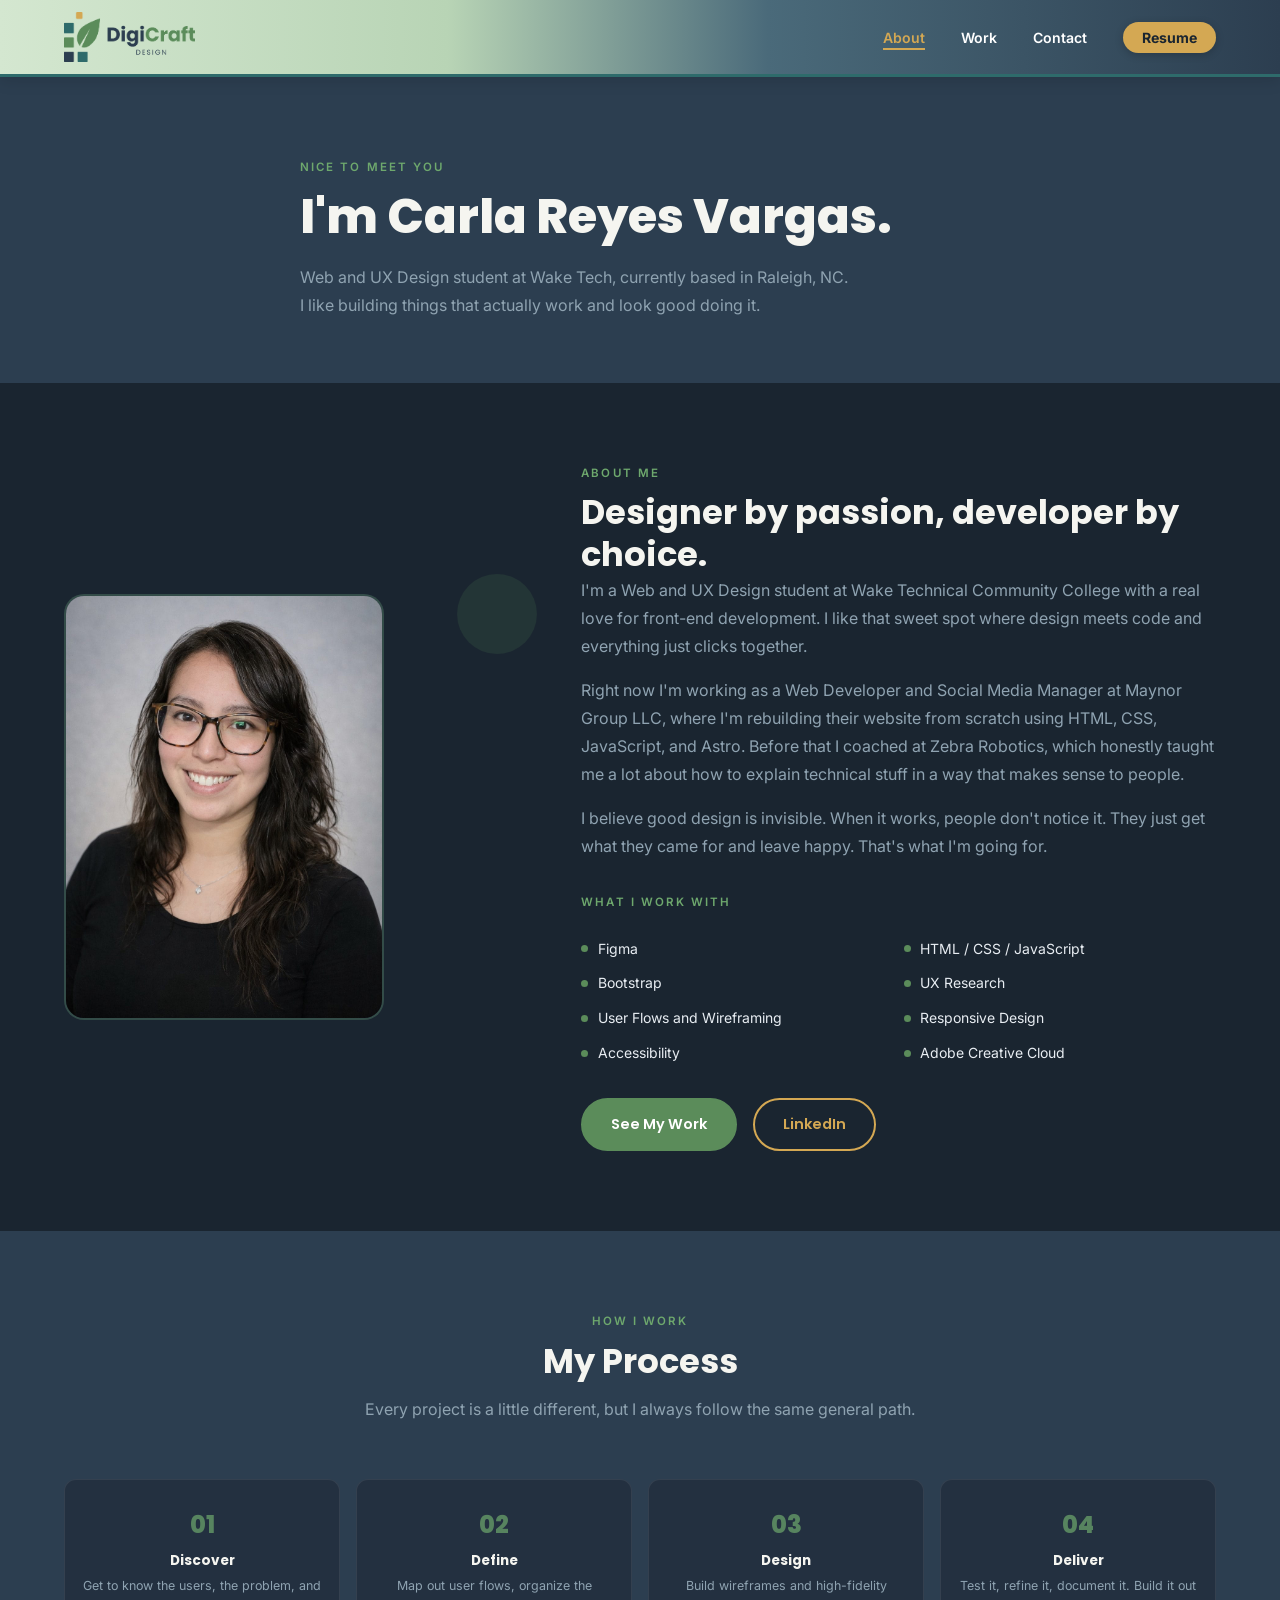
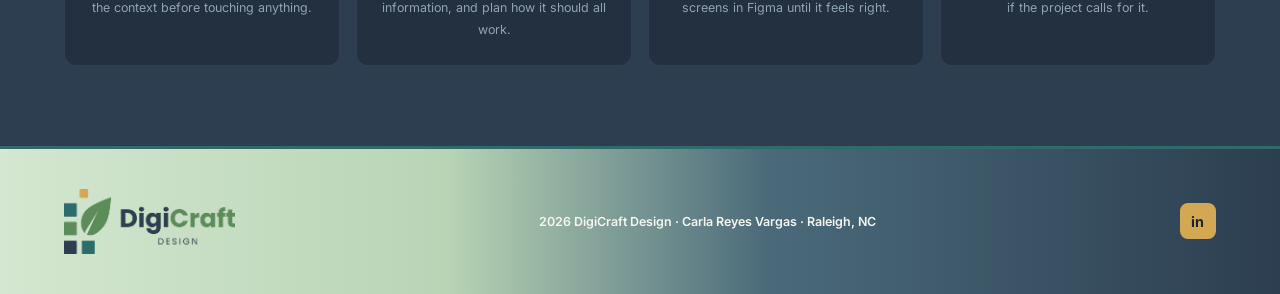
==== commit fd0825cb: "Add resume PDF, optimize images, and link Figma prototypes - Replace resume nav links with direct PD" ====
--- a/about.html
+++ b/about.html
@@ -18,7 +18,7 @@
         <li><a href="about.html" class="active">About</a></li>
         <li><a href="work.html">Work</a></li>
         <li><a href="contact.html">Contact</a></li>
-        <li><a href="https://www.linkedin.com/in/carla-reyes-vargas/" target="_blank" class="nav-resume">Resume</a></li>
+        <li><a href="CarlaReyes-Resume2026.pdf" target="_blank" class="nav-resume">Resume</a></li>
       </ul>
       <button class="nav-toggle" id="navToggle" aria-label="Toggle navigation">
         <span></span><span></span><span></span>
